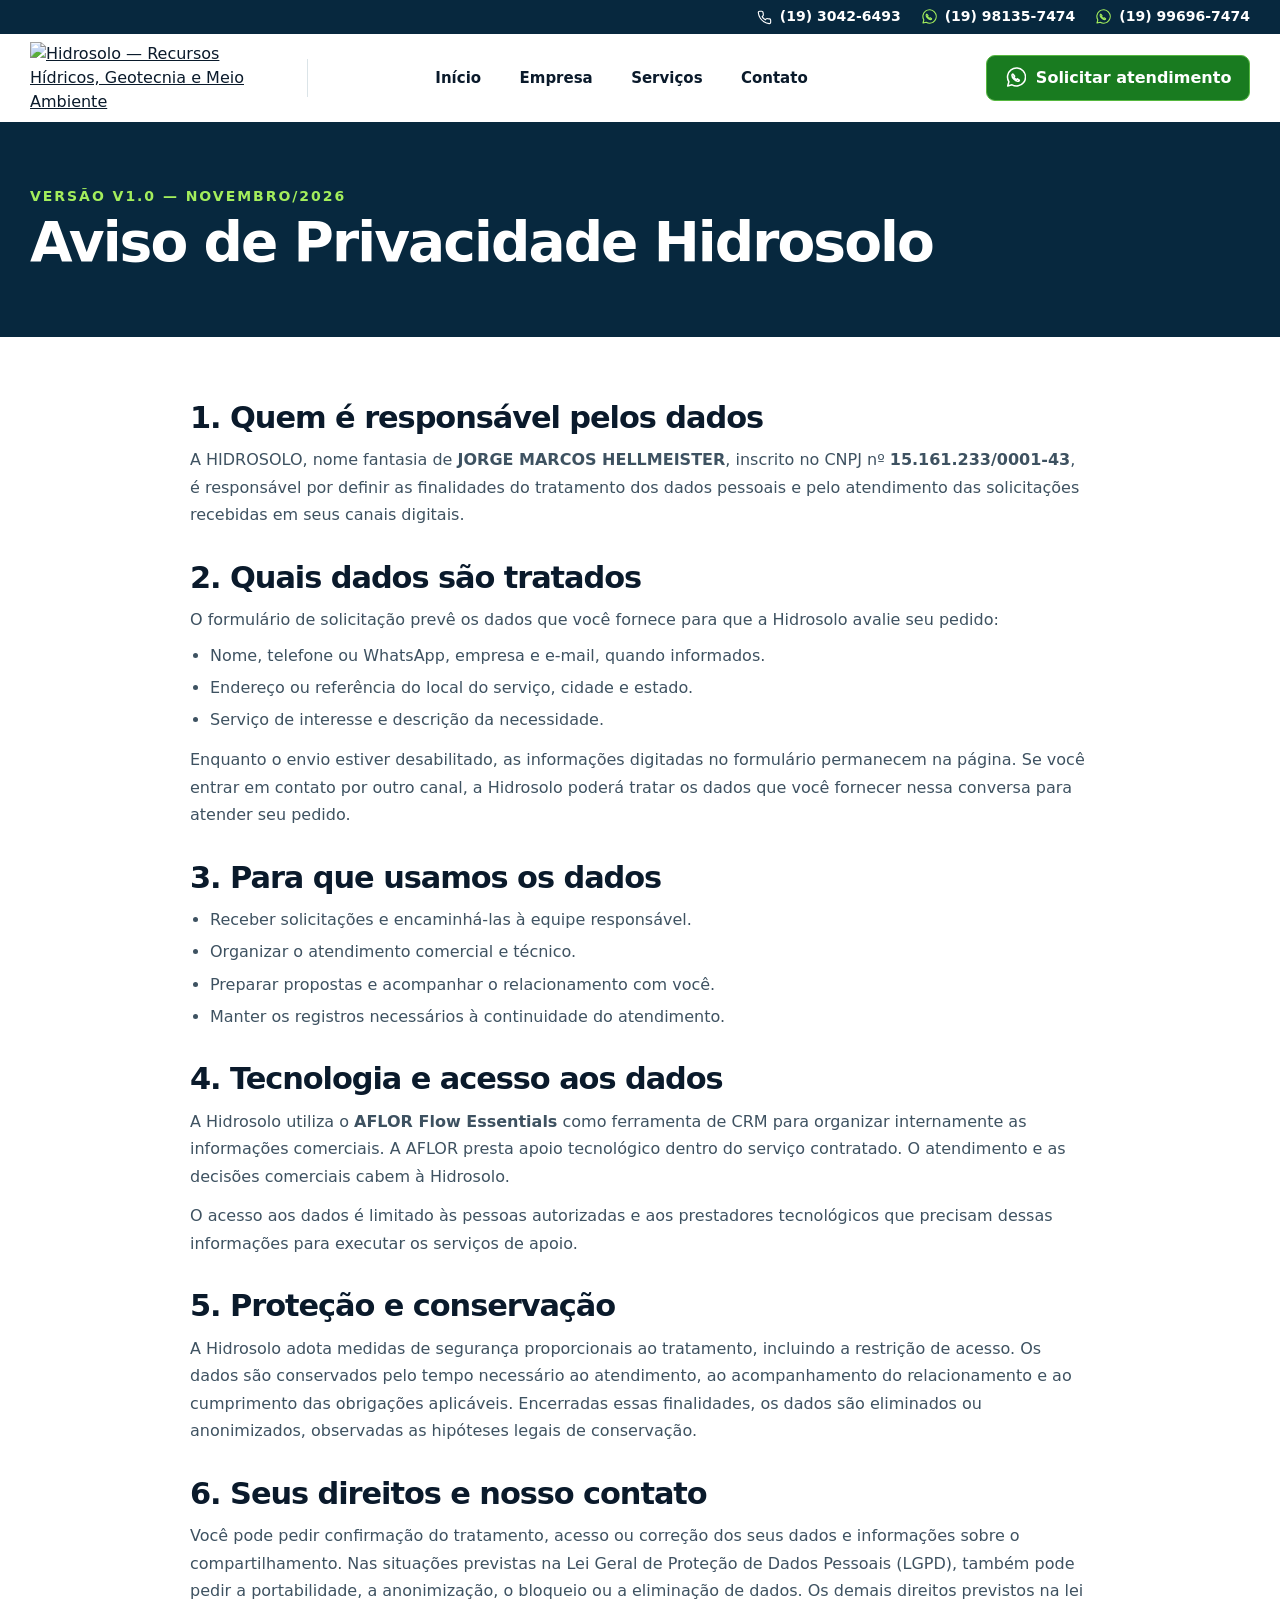
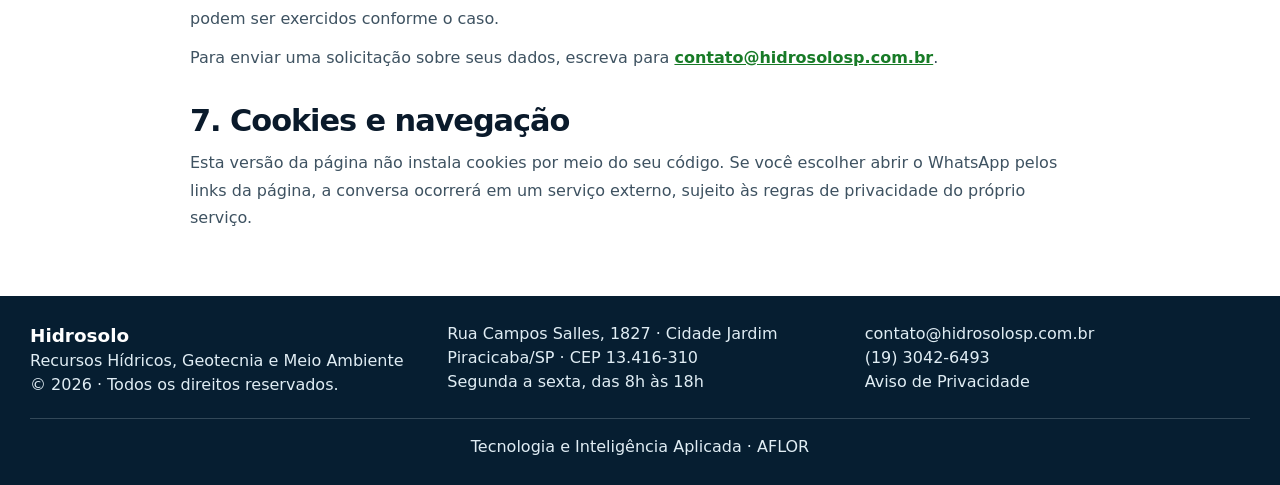
==== privacidade/index.html @ 9b06474e "Add files via upload" ====
<!doctype html>
<html lang="pt-BR">
<head>
  <meta charset="utf-8">
  <meta name="viewport" content="width=device-width, initial-scale=1">
  <meta name="description" content="Como a Hidrosolo trata os dados pessoais fornecidos para atendimento comercial e técnico.">
  <meta name="robots" content="noindex">
  <title>Aviso de Privacidade Hidrosolo</title>
  <link rel="stylesheet" href="../style.css">
  <script src="../mobile-nav.js" defer></script>
  <link rel="icon" type="image/png" href="../assets/icon_hidrosolo.png">
</head>
<body>
  <svg class="icon-library" xmlns="http://www.w3.org/2000/svg" aria-hidden="true">
    <symbol id="icon-phone" viewBox="0 0 24 24"><path d="M22 16.9v3a2 2 0 0 1-2.2 2 18 18 0 0 1-7.9-2.8 18 18 0 0 1-5.6-5.6A18 18 0 0 1 3.5 5.6a2 2 0 0 1 2-2.2h3a2 2 0 0 1 2 1.7l.5 3a2 2 0 0 1-.5 2l-1.3 1.3a14 14 0 0 0 4.8 4.8l1.3-1.3a2 2 0 0 1 2-.5l3 .5a2 2 0 0 1 1.7 2Z"/></symbol>
    <symbol id="icon-whatsapp" viewBox="0 0 24 24"><path d="M20 4.2A10 10 0 0 0 4.3 16.4L3 21l4.8-1.2A10 10 0 0 0 20 4.2Z"/><path d="M9 8c-.5-.5-1.3.3-1.3 1.3 0 2.9 3.9 6.6 6.7 6.6 1 0 1.8-.8 1.4-1.4l-2-1.4-1 1c-1.5-.7-2.3-1.5-3-2.9l.9-1L9 8Z"/></symbol>
  </svg>
  <a class="skip-link" href="#conteudo">Ir para o conteúdo</a>
  <header class="site-header" id="inicio">
    <div class="top-bar">
      <div class="wrap top-contacts">
        <a href="tel:+551930426493"><svg class="icon" aria-hidden="true"><use href="#icon-phone"></use></svg>(19) 3042-6493</a>
        <a href="https://api.whatsapp.com/send?phone=5519981357474" aria-label="WhatsApp (19) 98135-7474" target="_blank" rel="noopener noreferrer"><svg class="icon" aria-hidden="true"><use href="#icon-whatsapp"></use></svg>(19) 98135-7474</a>
        <a href="https://api.whatsapp.com/send?phone=5519996967474" aria-label="WhatsApp (19) 99696-7474" target="_blank" rel="noopener noreferrer"><svg class="icon" aria-hidden="true"><use href="#icon-whatsapp"></use></svg>(19) 99696-7474</a>
      </div>
    </div>
    <div class="wrap header-main">
      <a class="brand" href="../index.html#inicio" target="_blank" rel="noopener noreferrer"><img src="../assets/logo-hidrosolo.png" alt="Hidrosolo — Recursos Hídricos, Geotecnia e Meio Ambiente"></a>
      <button class="menu-toggle" type="button" aria-expanded="false" aria-controls="menu-principal" hidden>
        <span class="menu-icon" aria-hidden="true"></span><span>Menu</span>
      </button>
      <nav id="menu-principal" aria-label="Navegação principal">
        <a href="../index.html#inicio" target="_blank" rel="noopener noreferrer">Início</a>
        <a href="../index.html#empresa" target="_blank" rel="noopener noreferrer">Empresa</a>
        <a href="../index.html#servicos" target="_blank" rel="noopener noreferrer">Serviços</a>
        <a href="../index.html#contato" target="_blank" rel="noopener noreferrer">Contato</a>
      </nav>
      <a class="button header-cta" href="https://api.whatsapp.com/send?phone=5519981357474" target="_blank" rel="noopener noreferrer"><svg class="icon" aria-hidden="true"><use href="#icon-whatsapp"></use></svg>Solicitar atendimento</a>
    </div>
  </header>

  <main id="conteudo" class="privacy-page">
    <section class="legal-document-hero section-pad" aria-labelledby="titulo-privacidade">
      <div class="wrap">
        <p class="eyebrow">Versão V1.0 — novembro/2026</p>
        <h1 id="titulo-privacidade">Aviso de Privacidade Hidrosolo</h1>
      </div>
    </section>

    <section class="section-pad" aria-label="Informações sobre privacidade">
      <div class="wrap">
        <article class="privacy-content" aria-labelledby="titulo-privacidade">
          <section aria-labelledby="responsavel">
            <h2 id="responsavel">1. Quem é responsável pelos dados</h2>
            <p>A HIDROSOLO, nome fantasia de <strong>JORGE MARCOS HELLMEISTER</strong>, inscrito no CNPJ nº <strong>15.161.233/0001-43</strong>, é responsável por definir as finalidades do tratamento dos dados pessoais e pelo atendimento das solicitações recebidas em seus canais digitais.</p>
          </section>

          <section aria-labelledby="dados">
            <h2 id="dados">2. Quais dados são tratados</h2>
            <p>O formulário de solicitação prevê os dados que você fornece para que a Hidrosolo avalie seu pedido:</p>
            <ul>
              <li>Nome, telefone ou WhatsApp, empresa e e-mail, quando informados.</li>
              <li>Endereço ou referência do local do serviço, cidade e estado.</li>
              <li>Serviço de interesse e descrição da necessidade.</li>
            </ul>
            <p>Enquanto o envio estiver desabilitado, as informações digitadas no formulário permanecem na página. Se você entrar em contato por outro canal, a Hidrosolo poderá tratar os dados que você fornecer nessa conversa para atender seu pedido.</p>
          </section>

          <section aria-labelledby="finalidades">
            <h2 id="finalidades">3. Para que usamos os dados</h2>
            <ul>
              <li>Receber solicitações e encaminhá-las à equipe responsável.</li>
              <li>Organizar o atendimento comercial e técnico.</li>
              <li>Preparar propostas e acompanhar o relacionamento com você.</li>
              <li>Manter os registros necessários à continuidade do atendimento.</li>
            </ul>
          </section>

          <section aria-labelledby="tecnologia">
            <h2 id="tecnologia">4. Tecnologia e acesso aos dados</h2>
            <p>A Hidrosolo utiliza o <strong>AFLOR Flow Essentials</strong> como ferramenta de CRM para organizar internamente as informações comerciais. A AFLOR presta apoio tecnológico dentro do serviço contratado. O atendimento e as decisões comerciais cabem à Hidrosolo.</p>
            <p>O acesso aos dados é limitado às pessoas autorizadas e aos prestadores tecnológicos que precisam dessas informações para executar os serviços de apoio.</p>
          </section>

          <section aria-labelledby="protecao">
            <h2 id="protecao">5. Proteção e conservação</h2>
            <p>A Hidrosolo adota medidas de segurança proporcionais ao tratamento, incluindo a restrição de acesso. Os dados são conservados pelo tempo necessário ao atendimento, ao acompanhamento do relacionamento e ao cumprimento das obrigações aplicáveis. Encerradas essas finalidades, os dados são eliminados ou anonimizados, observadas as hipóteses legais de conservação.</p>
          </section>

          <section aria-labelledby="direitos">
            <h2 id="direitos">6. Seus direitos e nosso contato</h2>
            <p>Você pode pedir confirmação do tratamento, acesso ou correção dos seus dados e informações sobre o compartilhamento. Nas situações previstas na Lei Geral de Proteção de Dados Pessoais (LGPD), também pode pedir a portabilidade, a anonimização, o bloqueio ou a eliminação de dados. Os demais direitos previstos na lei podem ser exercidos conforme o caso.</p>
            <p>Para enviar uma solicitação sobre seus dados, escreva para <a href="mailto:contato@hidrosolosp.com.br">contato@hidrosolosp.com.br</a>.</p>
          </section>

          <section aria-labelledby="navegacao">
            <h2 id="navegacao">7. Cookies e navegação</h2>
            <p>Esta versão da página não instala cookies por meio do seu código. Se você escolher abrir o WhatsApp pelos links da página, a conversa ocorrerá em um serviço externo, sujeito às regras de privacidade do próprio serviço.</p>
          </section>
        </article>
      </div>
    </section>
  </main>

  <footer class="site-footer">
    <div class="wrap footer-grid">
      <div><strong>Hidrosolo</strong><p>Recursos Hídricos, Geotecnia e Meio Ambiente</p><p>© 2026 · Todos os direitos reservados.</p></div>
      <address>Rua Campos Salles, 1827 · Cidade Jardim<br>Piracicaba/SP · CEP 13.416-310<br>Segunda a sexta, das 8h às 18h</address>
      <div class="footer-links"><a href="mailto:contato@hidrosolosp.com.br" target="_blank" rel="noopener noreferrer">contato@hidrosolosp.com.br</a><p><a href="tel:+551930426493">(19) 3042-6493</a></p><p><a href="index.html" target="_blank" rel="noopener noreferrer">Aviso de Privacidade</a></p></div>
    </div>
    <div class="wrap footer-credit">Tecnologia e Inteligência Aplicada · <a href="https://aflorsa.com.br/" target="_blank" rel="noopener noreferrer">AFLOR</a></div>
  </footer>
</body>
</html>
---- style.css ----
:root {
  color-scheme: light;
  --navy: #07283e;
  --ink: #0a1a2b;
  --muted: #3e5261;
  --green: #187b27;
  --lime: #a3ee5c;
  --paper: #f6f8fa;
  --radius: 14px;
  --line: #dbe4e8;
  --shadow: 0 4px 16px rgb(11 38 55 / 8%);
}

*, *::before, *::after { box-sizing: border-box; }
[hidden] { display: none !important; }

body {
  margin: 0;
  color: var(--ink);
  background: #fff;
  font: 1rem/1.5 "Segoe UI", system-ui, sans-serif;
}

button, input { font: inherit; }
img { display: block; max-width: 100%; }
a { color: inherit; }
:focus-visible { outline: 3px solid #438ce4; outline-offset: 4px; }
.wrap { width: min(1220px, calc(100% - 3rem)); margin-inline: auto; }
.section-pad { padding-block: clamp(2.5rem, 5vw, 4.25rem); }

h1, h2, h3, p { margin: 0; }
h1, h2, h3 { line-height: 1.1; }
h1, h2 { letter-spacing: -.035em; }
h2 { font-size: clamp(1.75rem, 3.5vw, 2.45rem); }
h3 { font-size: 1.05rem; }
em { color: var(--green); font-style: normal; }

.icon-library { position: absolute; width: 0; height: 0; overflow: hidden; }
.icon {
  width: 1.5rem;
  height: 1.5rem;
  flex: 0 0 auto;
  fill: none;
  stroke: currentColor;
  stroke-width: 1.7;
  stroke-linecap: round;
  stroke-linejoin: round;
}

.skip-link {
  position: fixed;
  top: .5rem;
  left: .5rem;
  z-index: 5;
  padding: .75rem;
  background: white;
  transform: translateY(-150%);
}

.skip-link:focus { transform: none; }

.top-bar { background: var(--navy); color: #fff; }
.top-contacts {
  display: flex;
  flex-wrap: wrap;
  justify-content: flex-end;
  gap: .35rem 1.25rem;
  padding-block: .4rem;
  font-size: .875rem;
  font-weight: 650;
}

.top-contacts a, .contact-links a {
  display: inline-flex;
  align-items: center;
  gap: .5rem;
  text-decoration: none;
}

:is(.top-contacts, .contact-links) a:hover { text-decoration: underline; }
.top-contacts .icon { width: 1rem; height: 1rem; }
:is(.top-contacts, .contact-links) a[href^="https"] .icon { color: var(--lime); }

.site-header { background: #fff; }
.header-main {
  min-height: 88px;
  display: grid;
  grid-template-columns: auto 1fr auto;
  align-items: center;
  gap: clamp(1.4rem, 4vw, 3.4rem);
}

.brand { display: block; width: clamp(155px, 19vw, 226px); }
.header-main nav {
  display: flex;
  align-items: center;
  justify-content: center;
  gap: clamp(1rem, 3vw, 2.6rem);
  border-left: 1px solid var(--line);
}

.header-main nav a {
  padding-block: .5rem;
  text-decoration: none;
  font-size: .9375rem;
  font-weight: 700;
}

.header-main nav a:hover { color: var(--green); text-decoration: underline; text-underline-offset: .45em; }

.button {
  display: inline-flex;
  align-items: center;
  justify-content: center;
  gap: .6rem;
  min-height: 46px;
  padding: .6rem 1.1rem;
  color: #fff;
  background: #197b20;
  border: 1px solid #56b840;
  border-radius: 9px;
  text-decoration: none;
  font-weight: 730;
  line-height: 1.25;
}

.button:hover { background: #126518; }
.button .icon { width: 1.35rem; height: 1.35rem; }
.button-outline { background: #092a44; border-color: #e2ecf7; }
.button-outline:hover { background: #153e5c; }

.menu-toggle {
  align-items: center;
  justify-content: center;
  gap: .6rem;
  min-height: 44px;
  padding: .45rem .75rem;
  color: var(--navy);
  background: white;
  border: 1px solid var(--line);
  border-radius: 8px;
  font-weight: 700;
  cursor: pointer;
}

.menu-icon {
  width: 16px;
  height: 12px;
  border-block: 2px solid currentColor;
  background: linear-gradient(currentColor, currentColor) center / 100% 2px no-repeat;
}

.hero {
  --hero-position: 57% center;
  position: relative;
  isolation: isolate;
  display: flex;
  align-items: center;
  min-height: clamp(26rem, 42vw, 35rem);
  background: #05283e url("assets/hero-hidrosolo-poster.webp") var(--hero-position) / cover no-repeat;
  color: #fff;
  padding-block: clamp(2.6rem, 5vw, 4.75rem) clamp(4rem, 7vw, 6.6rem);
}

.hero-video, .hero::before {
  position: absolute;
  inset: 0;
  pointer-events: none;
}

.hero-video {
  z-index: -2;
  width: 100%;
  height: 100%;
  object-fit: cover;
  object-position: var(--hero-position);
}

.hero::before {
  content: "";
  z-index: -1;
  background: linear-gradient(90deg, rgb(5 40 62 / 97%), rgb(5 40 62 / 89%) 35%, rgb(5 40 62 / 66%) 67%, rgb(5 40 62 / 24%));
}

@media (prefers-reduced-motion: reduce) {
  .hero-video { display: none; }
}

.hero h1 { max-width: 15ch; font-size: clamp(2.3rem, 4.25vw, 3.85rem); }
:is(.hero, .contact) em { color: var(--lime); }
.hero-copy p {
  max-width: 47ch;
  border-left: 2px solid var(--lime);
  padding-left: 1rem;
  margin-top: 1.15rem;
}

.hero-actions { display: flex; flex-wrap: wrap; gap: .65rem 1rem; margin-top: 1.4rem; }
.credibility { position: relative; margin-top: -2rem; }
.credibility-list, .benefit-list { list-style: none; padding: 0; margin: 0; display: grid; }
.credibility-list {
  grid-template-columns: repeat(5, minmax(0, 1fr));
  background: linear-gradient(180deg, #fff, #f2f6f7);
  border: 1px solid var(--line);
  border-radius: var(--radius);
  box-shadow: var(--shadow);
  padding: 1rem .25rem;
}

.credibility-list li, .benefit-list li { font-weight: 700; line-height: 1.22; }
.credibility-list li {
  display: flex;
  align-items: center;
  gap: .65rem;
  padding: .45rem clamp(.5rem, 1.4vw, 1.2rem);
}

.credibility-list li + li, .benefit-list li + li { border-left: 1px solid #cbd8dd; }
:is(.credibility-list, .benefit-list, .service-text) .icon { color: var(--green); }
.credibility-list .icon { width: 1.9rem; height: 1.9rem; }

.section-intro { margin-bottom: 1.5rem; }
.section-intro p:not(.eyebrow) { margin-top: .45rem; color: var(--muted); }
.centered { text-align: center; }
.eyebrow {
  color: var(--green);
  margin-bottom: .35rem;
  font-size: .875rem;
  font-weight: 800;
  letter-spacing: .14em;
  text-transform: uppercase;
}

.services { background: linear-gradient(#fff, var(--paper)); }
.service-grid { display: grid; grid-template-columns: repeat(4, minmax(0, 1fr)); gap: 1rem; }
.service-card {
  display: flex;
  flex-direction: column;
  border: 1px solid #e5ebef;
  border-radius: var(--radius);
  overflow: hidden;
  background: #fff;
  box-shadow: var(--shadow);
}

.service-text { flex: 1; padding: 1rem 1rem .85rem; }
.service-text h3 { display: flex; align-items: center; gap: .6rem; }
.service-text p { margin-top: .6rem; color: var(--muted); }

@media (width > 850px) {
  .service-grid { grid-auto-rows: 1fr; }
  .service-text h3 { min-block-size: 2.2em; align-items: flex-start; }
}

@media (850px < width <= 1100px) {
  .service-text h3 { min-block-size: 3.3em; }
}

.service-media { width: 100%; height: auto; }

.placeholder {
  background:
    repeating-radial-gradient(ellipse at 100% 100%, transparent 0 13px, rgb(121 208 173 / 16%) 14px 15px, transparent 16px 25px),
    linear-gradient(120deg, #0f465a, #185643);
}

.benefits {
  padding-block: 1.7rem 2rem;
  background: linear-gradient(110deg, #eaf6ee, #f5faf7 55%, #e3f4e9);
}

.benefit-list { grid-template-columns: repeat(6, minmax(0, 1fr)); margin-top: 1.25rem; }
.benefit-list li {
  display: grid;
  justify-items: center;
  align-content: start;
  gap: .55rem;
  padding: .25rem .7rem;
  text-align: center;
}

.benefit-list .icon { width: 1.9rem; height: 1.9rem; }
.application-grid { display: grid; grid-template-columns: repeat(6, minmax(0, 1fr)); gap: .7rem; }
.application-card {
  position: relative;
  isolation: isolate;
  display: flex;
  align-items: flex-end;
  min-height: 170px;
  overflow: hidden;
  border-radius: 10px;
  background-color: var(--navy);
  color: #fff;
}

.application-card img, .application-card::before { position: absolute; inset: 0; width: 100%; height: 100%; }
.application-card img { object-fit: cover; z-index: -2; }
.application-card::before {
  content: "";
  z-index: -1;
  background: linear-gradient(transparent 5%, rgb(3 29 43 / 71%) 56%, #031d2b 100%);
}

.application-card h3 { display: grid; gap: .35rem; padding: .75rem; }
.application-card h3 .icon { color: #c0f3ca; }

.about { background: #edf3f6; }
.about-grid { display: grid; grid-template-columns: minmax(0, .8fr) minmax(0, 1.2fr); gap: clamp(1.5rem, 4vw, 4rem); }
.about-grid img { width: 100%; height: 100%; min-height: 240px; object-fit: cover; }
.about-copy { align-self: center; padding-block: 1.9rem; }
.about-copy p:not(.eyebrow) { margin-top: .65rem; color: var(--muted); }

.contact {
  color: #fff;
  background: linear-gradient(90deg, #06304c, #061e31);
  padding-block: 2.1rem;
}

.contact-grid {
  display: grid;
  grid-template-columns: minmax(0, 1fr) auto auto;
  align-items: center;
  gap: clamp(1rem, 4vw, 3rem);
}

.contact-copy { border-left: 2px solid var(--lime); padding-left: 1rem; }
.contact-copy p { margin-top: .35rem; }
.contact-links { display: grid; gap: .4rem; font-weight: 700; }
.contact-links .icon { width: 1.2rem; height: 1.2rem; }

.form-section { background: var(--paper); }
.form-grid { display: grid; grid-template-columns: minmax(0, .7fr) minmax(0, 1.3fr); gap: 1.8rem 3.5rem; }
.form-grid .section-intro { margin: 0; }
.form-grid :is(#status-formulario, .form-privacy-note) { font-size: .875rem; }
.form-grid a { color: var(--green); font-weight: 700; }
.form-grid form {
  padding: clamp(1rem, 2vw, 1.5rem);
  border: 1px solid var(--line);
  border-radius: var(--radius);
  background: #fff;
  box-shadow: var(--shadow);
}

.form-grid fieldset {
  min-width: 0;
  margin: 0;
  padding: 0;
  border: 0;
  display: grid;
  grid-template-columns: repeat(2, minmax(0, 1fr));
  gap: 1rem;
}

.form-grid label { display: grid; align-content: end; gap: .25rem; font-weight: 650; }
.form-grid .form-field-full { grid-column: 1 / -1; }
.form-grid :is(input, select, textarea) {
  font: inherit;
  width: 100%;
  min-width: 0;
  min-height: 44px;
  padding: .45rem .65rem;
  color: var(--ink);
  border: 1px solid #c4d2d9;
  border-radius: 7px;
  background: var(--paper);
}

.form-grid textarea { resize: vertical; }

.form-grid button:disabled {
  justify-self: start;
  color: #4a5e69;
  background: #e9eff2;
  border-color: #d4dfe4;
  cursor: not-allowed;
}

/* Aviso de Privacidade: faixa e coluna de leitura do padrão jurídico AFLOR/PRIME. */
.privacy-page .legal-document-hero {
  color: #fff;
  background: var(--navy);
}

.privacy-page .legal-document-hero .eyebrow { color: var(--lime); }
.privacy-page .legal-document-hero h1 {
  font-size: clamp(2rem, 4.3vw, 3.5rem);
  overflow-wrap: anywhere;
}

.privacy-page .privacy-content {
  max-width: 900px;
  margin-inline: auto;
  color: var(--muted);
  line-height: 1.72;
  overflow-wrap: anywhere;
}

.privacy-page .privacy-content section + section { margin-top: 2rem; }
.privacy-page .privacy-content h2 {
  color: var(--ink);
  font-size: clamp(1.4rem, 2.5vw, 1.9rem);
  margin-bottom: .75rem;
}
.privacy-page .privacy-content p + p { margin-top: .75rem; }
.privacy-page .privacy-content ul { margin: .5rem 0 .75rem; padding-inline-start: 1.25rem; }
.privacy-page .privacy-content li + li { margin-top: .3rem; }
.privacy-page .privacy-content a { color: var(--green); font-weight: 650; }

.site-footer { padding-block: 1.6rem; color: #e0edf4; background: #061e31; }
.footer-grid { display: grid; grid-template-columns: repeat(3, minmax(0, 1fr)); gap: 1rem 2rem; overflow-wrap: anywhere; }
.footer-grid address { font-style: normal; }
.footer-grid strong { color: #fff; font-size: 1.15rem; }
.footer-links a, .footer-links a:hover, .footer-links a:focus { text-decoration: none; }
.footer-links a:hover, .footer-links a:focus-visible { color: #fff; }
.footer-links a:focus-visible { outline: 2px solid currentColor; outline-offset: 3px; }
.footer-credit { margin-top: 1.3rem; padding-top: 1rem; border-top: 1px solid rgb(224 237 244 / 20%); text-align: center; }
.footer-credit a, .footer-credit a:hover { text-decoration: none; }

@media (max-width: 1050px) {
  .application-grid { grid-template-columns: repeat(3, minmax(0, 1fr)); }
  .contact-grid { grid-template-columns: minmax(0, 1fr) auto; }
  .contact-grid .button { justify-self: start; }
}

@media (max-width: 850px) {
  .wrap { width: calc(100% - 2rem); }
  .header-main {
    grid-template-columns: 1fr auto;
    gap: 0 1rem;
    min-height: 74px;
    padding-block: .45rem;
  }
  .header-cta { display: none; }
  .menu-toggle:not([hidden]) { display: inline-flex; }
  .header-main nav {
    grid-column: 1 / -1;
    flex-wrap: wrap;
    justify-content: flex-start;
    border-left: 0;
    border-top: 1px solid var(--line);
    gap: .2rem 1.1rem;
    padding-top: .5rem;
    margin-top: .45rem;
  }
  .credibility-list { grid-template-columns: repeat(3, minmax(0, 1fr)); }
  .credibility-list li:nth-child(4) { border-left: 0; }
  .service-grid { grid-template-columns: repeat(2, minmax(0, 1fr)); }
  .benefit-list { grid-template-columns: repeat(3, minmax(0, 1fr)); row-gap: 1rem; }
  .benefit-list li:nth-child(4) { border-left: 0; }
}

@media (max-width: 620px) {
  .top-contacts { justify-content: center; gap: .2rem .8rem; }
  .hero {
    --hero-position: 62% center;
    padding-top: 2.15rem;
  }
  .hero::before {
    background: linear-gradient(105deg, rgb(5 40 62 / 96%), rgb(5 40 62 / 78%) 66%, rgb(5 40 62 / 66%));
  }
  .hero h1 { max-width: 16ch; }
  .about-grid, .contact-grid, .form-grid, .form-grid fieldset, .footer-grid { grid-template-columns: minmax(0, 1fr); }
  .credibility-list { grid-template-columns: repeat(2, minmax(0, 1fr)); }
  .credibility-list li:nth-child(4) { border-left: 1px solid #cbd8dd; }
  .credibility-list li:nth-child(odd) { border-left: 0; }
  .about-grid { padding-block: 1rem; gap: .9rem; }
  .about-grid img { height: auto; min-height: 0; aspect-ratio: 16 / 9; border-radius: var(--radius); }
  .about-copy { padding-block: .35rem .65rem; }
  .application-grid { grid-template-columns: repeat(2, minmax(0, 1fr)); }
}

@media (max-width: 440px) {
  .service-grid { grid-template-columns: minmax(0, 1fr); }
  .benefit-list { grid-template-columns: repeat(2, minmax(0, 1fr)); }
  .benefit-list li:nth-child(4) { border-left: 1px solid #cbd8dd; }
  .benefit-list li:nth-child(odd) { border-left: 0; }
  .application-card { min-height: 145px; }
  .application-card h3 { font-size: .95rem; padding: .6rem; overflow-wrap: anywhere; }
}
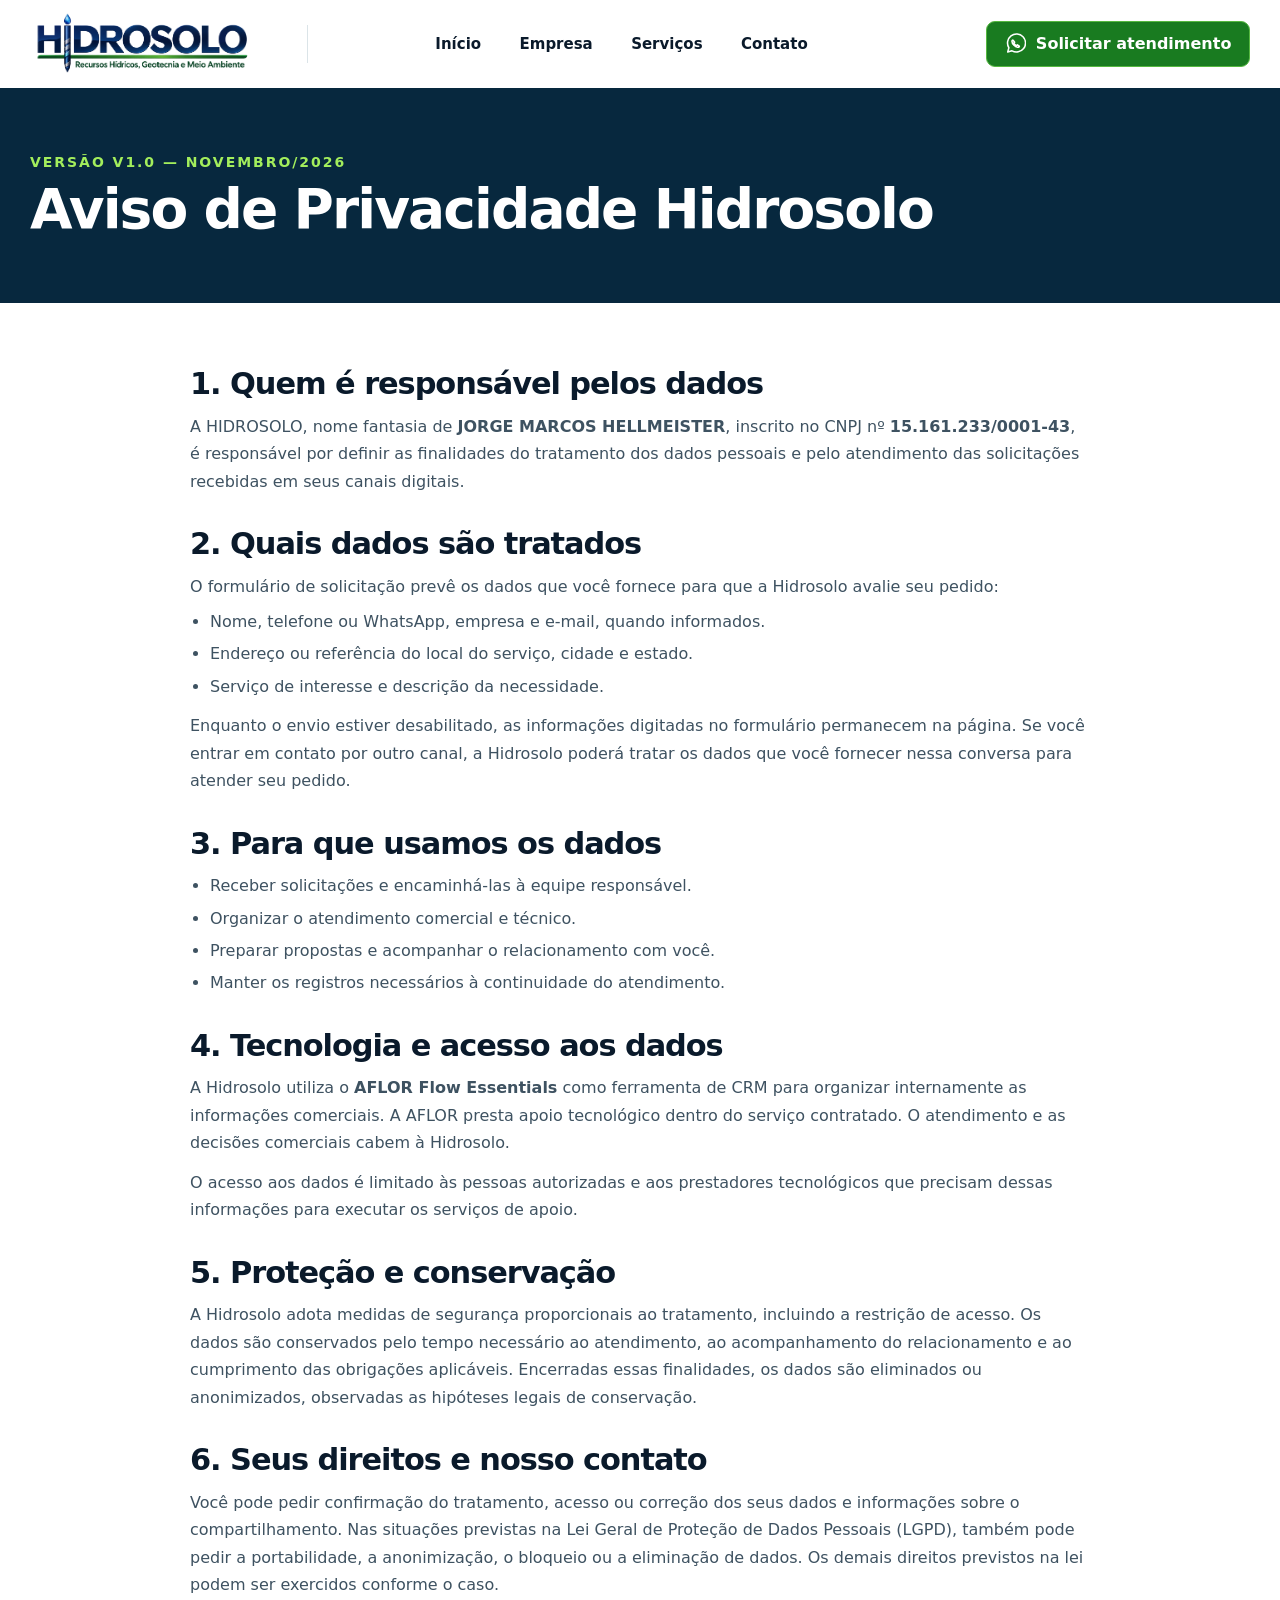
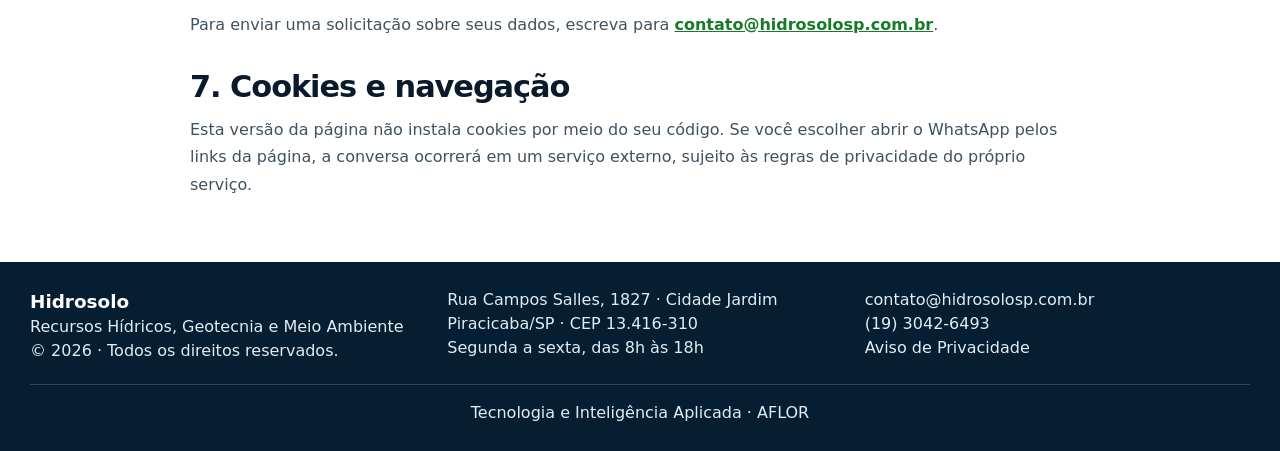
==== commit c5f6f448: "Add files via upload" ====
--- a/privacidade/index.html
+++ b/privacidade/index.html
@@ -17,17 +17,10 @@
   </svg>
   <a class="skip-link" href="#conteudo">Ir para o conteúdo</a>
   <header class="site-header" id="inicio">
-    <div class="top-bar">
-      <div class="wrap top-contacts">
-        <a href="tel:+551930426493"><svg class="icon" aria-hidden="true"><use href="#icon-phone"></use></svg>(19) 3042-6493</a>
-        <a href="https://api.whatsapp.com/send?phone=5519981357474" aria-label="WhatsApp (19) 98135-7474" target="_blank" rel="noopener noreferrer"><svg class="icon" aria-hidden="true"><use href="#icon-whatsapp"></use></svg>(19) 98135-7474</a>
-        <a href="https://api.whatsapp.com/send?phone=5519996967474" aria-label="WhatsApp (19) 99696-7474" target="_blank" rel="noopener noreferrer"><svg class="icon" aria-hidden="true"><use href="#icon-whatsapp"></use></svg>(19) 99696-7474</a>
-      </div>
-    </div>
     <div class="wrap header-main">
       <a class="brand" href="../index.html#inicio" target="_blank" rel="noopener noreferrer"><img src="../assets/logo-hidrosolo.png" alt="Hidrosolo — Recursos Hídricos, Geotecnia e Meio Ambiente"></a>
-      <button class="menu-toggle" type="button" aria-expanded="false" aria-controls="menu-principal" hidden>
-        <span class="menu-icon" aria-hidden="true"></span><span>Menu</span>
+      <button class="menu-toggle" type="button" aria-label="Abrir menu" aria-expanded="false" aria-controls="menu-principal" hidden>
+        <span class="menu-icon" aria-hidden="true"></span>
       </button>
       <nav id="menu-principal" aria-label="Navegação principal">
         <a href="../index.html#inicio" target="_blank" rel="noopener noreferrer">Início</a>
--- a/style.css
+++ b/style.css
@@ -59,27 +59,15 @@
 
 .skip-link:focus { transform: none; }
 
-.top-bar { background: var(--navy); color: #fff; }
-.top-contacts {
-  display: flex;
-  flex-wrap: wrap;
-  justify-content: flex-end;
-  gap: .35rem 1.25rem;
-  padding-block: .4rem;
-  font-size: .875rem;
-  font-weight: 650;
-}
-
-.top-contacts a, .contact-links a {
+.contact-links a {
   display: inline-flex;
   align-items: center;
   gap: .5rem;
   text-decoration: none;
 }
 
-:is(.top-contacts, .contact-links) a:hover { text-decoration: underline; }
-.top-contacts .icon { width: 1rem; height: 1rem; }
-:is(.top-contacts, .contact-links) a[href^="https"] .icon { color: var(--lime); }
+.contact-links a:hover { text-decoration: underline; }
+.contact-links a[href^="https"] .icon { color: var(--lime); }
 
 .site-header { background: #fff; }
 .header-main {
@@ -199,7 +187,7 @@
 .credibility { position: relative; margin-top: -2rem; }
 .credibility-list, .benefit-list { list-style: none; padding: 0; margin: 0; display: grid; }
 .credibility-list {
-  grid-template-columns: repeat(5, minmax(0, 1fr));
+  grid-template-columns: repeat(6, minmax(0, 1fr));
   background: linear-gradient(180deg, #fff, #f2f6f7);
   border: 1px solid var(--line);
   border-radius: var(--radius);
@@ -247,14 +235,6 @@
 .service-text h3 { display: flex; align-items: center; gap: .6rem; }
 .service-text p { margin-top: .6rem; color: var(--muted); }
 
-@media (width > 850px) {
-  .service-grid { grid-auto-rows: 1fr; }
-  .service-text h3 { min-block-size: 2.2em; align-items: flex-start; }
-}
-
-@media (850px < width <= 1100px) {
-  .service-text h3 { min-block-size: 3.3em; }
-}
 
 .service-media { width: 100%; height: auto; }
 
@@ -416,64 +396,27 @@
 .footer-credit { margin-top: 1.3rem; padding-top: 1rem; border-top: 1px solid rgb(224 237 244 / 20%); text-align: center; }
 .footer-credit a, .footer-credit a:hover { text-decoration: none; }
 
-@media (max-width: 1050px) {
-  .application-grid { grid-template-columns: repeat(3, minmax(0, 1fr)); }
-  .contact-grid { grid-template-columns: minmax(0, 1fr) auto; }
-  .contact-grid .button { justify-self: start; }
-}
-
-@media (max-width: 850px) {
+@media (max-width: 767px) {
   .wrap { width: calc(100% - 2rem); }
-  .header-main {
-    grid-template-columns: 1fr auto;
-    gap: 0 1rem;
-    min-height: 74px;
-    padding-block: .45rem;
-  }
+  .site-header { position: sticky; top: 0; z-index: 100; }
+  [id] { scroll-margin-top: 90px; }
+  .header-main { grid-template-columns: 1fr auto; gap: 0 1rem; min-height: 74px; padding-block: .45rem; }
   .header-cta { display: none; }
   .menu-toggle:not([hidden]) { display: inline-flex; }
-  .header-main nav {
-    grid-column: 1 / -1;
-    flex-wrap: wrap;
-    justify-content: flex-start;
-    border-left: 0;
-    border-top: 1px solid var(--line);
-    gap: .2rem 1.1rem;
-    padding-top: .5rem;
-    margin-top: .45rem;
-  }
-  .credibility-list { grid-template-columns: repeat(3, minmax(0, 1fr)); }
-  .credibility-list li:nth-child(4) { border-left: 0; }
-  .service-grid { grid-template-columns: repeat(2, minmax(0, 1fr)); }
-  .benefit-list { grid-template-columns: repeat(3, minmax(0, 1fr)); row-gap: 1rem; }
-  .benefit-list li:nth-child(4) { border-left: 0; }
-}
-
-@media (max-width: 620px) {
-  .top-contacts { justify-content: center; gap: .2rem .8rem; }
-  .hero {
-    --hero-position: 62% center;
-    padding-top: 2.15rem;
-  }
-  .hero::before {
-    background: linear-gradient(105deg, rgb(5 40 62 / 96%), rgb(5 40 62 / 78%) 66%, rgb(5 40 62 / 66%));
-  }
+  .header-main nav { position: absolute; top: 100%; left: 0; right: 0; display: flex; flex-direction: column; align-items: stretch; gap: 0; padding: .5rem 1rem; margin: 0; border: 0; border-top: 1px solid var(--line); background: #fff; max-height: calc(100vh - 74px); overflow-y: auto; box-shadow: var(--shadow); }
+  .header-main nav a { padding: .75rem 0; }
+  .hero { --hero-position: 62% center; padding-top: 2.15rem; }
+  .hero::before { background: linear-gradient(105deg, rgb(5 40 62 / 96%), rgb(5 40 62 / 78%) 66%, rgb(5 40 62 / 66%)); }
   .hero h1 { max-width: 16ch; }
+  .credibility-list { grid-template-columns: repeat(2, minmax(0, 1fr)); }
+  .credibility-list li + li { border-left: 0; }
+  .credibility-list li { min-width: 0; overflow-wrap: anywhere; }
+  .service-grid { grid-template-columns: minmax(0, 1fr); }
+  .application-grid { grid-template-columns: repeat(2, minmax(0, 1fr)); }
+  .application-card { min-height: 145px; }
+  .application-card h3 { font-size: .95rem; padding: .6rem; overflow-wrap: anywhere; }
   .about-grid, .contact-grid, .form-grid, .form-grid fieldset, .footer-grid { grid-template-columns: minmax(0, 1fr); }
-  .credibility-list { grid-template-columns: repeat(2, minmax(0, 1fr)); }
-  .credibility-list li:nth-child(4) { border-left: 1px solid #cbd8dd; }
-  .credibility-list li:nth-child(odd) { border-left: 0; }
   .about-grid { padding-block: 1rem; gap: .9rem; }
   .about-grid img { height: auto; min-height: 0; aspect-ratio: 16 / 9; border-radius: var(--radius); }
   .about-copy { padding-block: .35rem .65rem; }
-  .application-grid { grid-template-columns: repeat(2, minmax(0, 1fr)); }
-}
-
-@media (max-width: 440px) {
-  .service-grid { grid-template-columns: minmax(0, 1fr); }
-  .benefit-list { grid-template-columns: repeat(2, minmax(0, 1fr)); }
-  .benefit-list li:nth-child(4) { border-left: 1px solid #cbd8dd; }
-  .benefit-list li:nth-child(odd) { border-left: 0; }
-  .application-card { min-height: 145px; }
-  .application-card h3 { font-size: .95rem; padding: .6rem; overflow-wrap: anywhere; }
-}
+}
